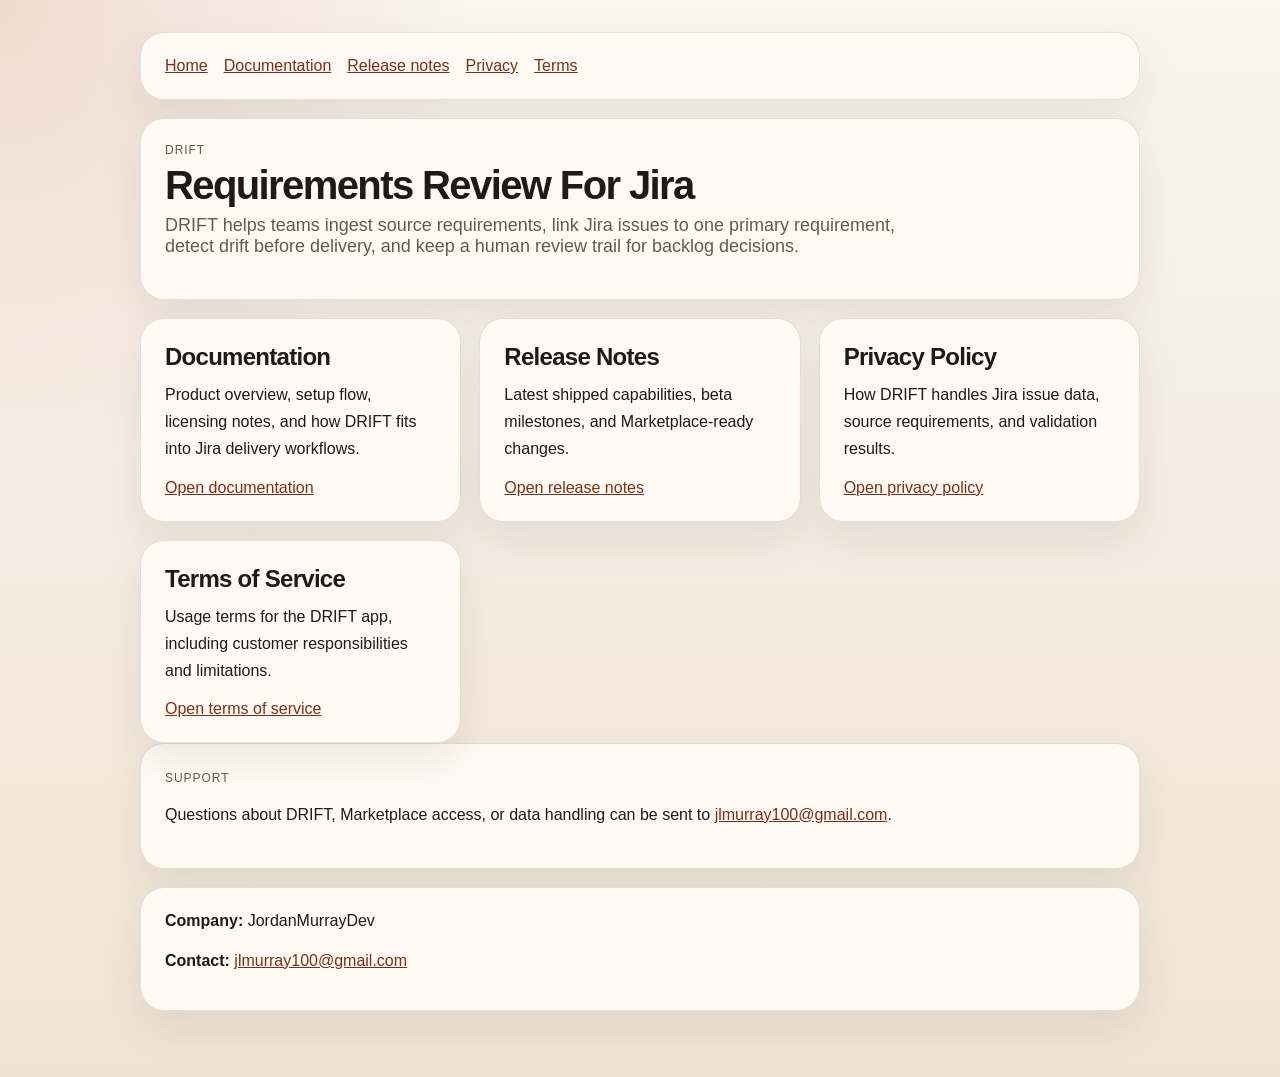
==== index.html @ c9d6f962 "Publish DRIFT public site" ====
<!doctype html>
<html lang="en">
  <head>
    <meta charset="utf-8" />
    <meta name="viewport" content="width=device-width, initial-scale=1" />
    <title>DRIFT</title>
    <link rel="stylesheet" href="./styles.css" />
  </head>
  <body>
    <main class="shell">
      <nav class="nav">
        <a href="./index.html">Home</a>
        <a href="./documentation.html">Documentation</a>
        <a href="./release-notes.html">Release notes</a>
        <a href="./privacy.html">Privacy</a>
        <a href="./terms.html">Terms</a>
      </nav>

      <section class="hero">
        <p class="eyebrow">DRIFT</p>
        <h1>Requirements Review For Jira</h1>
        <p class="lede">
          DRIFT helps teams ingest source requirements, link Jira issues to one primary requirement, detect drift
          before delivery, and keep a human review trail for backlog decisions.
        </p>
      </section>

      <section class="card-grid">
        <article class="card">
          <h2>Documentation</h2>
          <p>Product overview, setup flow, licensing notes, and how DRIFT fits into Jira delivery workflows.</p>
          <a href="./documentation.html">Open documentation</a>
        </article>

        <article class="card">
          <h2>Release Notes</h2>
          <p>Latest shipped capabilities, beta milestones, and Marketplace-ready changes.</p>
          <a href="./release-notes.html">Open release notes</a>
        </article>

        <article class="card">
          <h2>Privacy Policy</h2>
          <p>How DRIFT handles Jira issue data, source requirements, and validation results.</p>
          <a href="./privacy.html">Open privacy policy</a>
        </article>

        <article class="card">
          <h2>Terms of Service</h2>
          <p>Usage terms for the DRIFT app, including customer responsibilities and limitations.</p>
          <a href="./terms.html">Open terms of service</a>
        </article>
      </section>

      <section class="notice">
        <p class="meta">Support</p>
        <p>Questions about DRIFT, Marketplace access, or data handling can be sent to <a href="mailto:jlmurray100@gmail.com">jlmurray100@gmail.com</a>.</p>
      </section>

      <section class="footer-card">
        <p><strong>Company:</strong> JordanMurrayDev</p>
        <p><strong>Contact:</strong> <a href="mailto:jlmurray100@gmail.com">jlmurray100@gmail.com</a></p>
      </section>
    </main>
  </body>
</html>
---- styles.css ----
:root {
  color-scheme: light;
  --bg: #f5efe5;
  --panel: rgba(255, 251, 245, 0.94);
  --text: #1f1a14;
  --muted: #655a50;
  --line: rgba(70, 51, 30, 0.14);
  --accent: #b24d2f;
  --accent-deep: #7f2d17;
  --shadow: 0 18px 42px rgba(33, 24, 16, 0.08);
  font-family: "IBM Plex Sans", "Segoe UI", sans-serif;
}

* {
  box-sizing: border-box;
}

body {
  margin: 0;
  color: var(--text);
  background:
    radial-gradient(circle at top left, rgba(178, 77, 47, 0.15), transparent 28%),
    linear-gradient(180deg, #faf5ed 0%, #efe4d4 100%);
}

a {
  color: var(--accent-deep);
}

.shell {
  max-width: 1040px;
  margin: 0 auto;
  padding: 32px 20px 48px;
}

.content-shell {
  max-width: 860px;
}

.hero,
.nav,
.card,
.section-card,
.legal-card,
.footer-card,
.notice {
  border: 1px solid var(--line);
  background: var(--panel);
  border-radius: 24px;
  box-shadow: var(--shadow);
}

.hero,
.nav,
.card,
.section-card,
.legal-card,
.footer-card,
.notice {
  padding: 24px;
}

.hero,
.nav,
.footer-card,
.notice {
  margin-bottom: 18px;
}

.eyebrow,
.last-updated,
.meta {
  color: var(--muted);
  text-transform: uppercase;
  letter-spacing: 0.08em;
  font-size: 12px;
}

.eyebrow {
  margin: 0 0 8px;
}

.last-updated {
  margin: 0 0 20px;
}

h1,
h2,
h3,
p,
ul {
  margin-top: 0;
}

h1 {
  margin-bottom: 10px;
  font-size: 40px;
  line-height: 1;
  letter-spacing: -0.04em;
}

h2 {
  margin-top: 28px;
  margin-bottom: 10px;
  font-size: 24px;
  letter-spacing: -0.03em;
}

h3 {
  margin-top: 22px;
  margin-bottom: 8px;
  font-size: 18px;
}

.lede {
  max-width: 760px;
  color: var(--muted);
  font-size: 18px;
}

.nav {
  display: flex;
  gap: 16px;
  flex-wrap: wrap;
}

.grid {
  display: grid;
  grid-template-columns: repeat(auto-fit, minmax(240px, 1fr));
  gap: 18px;
}

.card p,
.section-card p,
.legal-card p,
.notice p {
  line-height: 1.7;
}

.section-card ul,
.legal-card ul,
.notice ul {
  padding-left: 20px;
  line-height: 1.7;
}

.card-grid {
  display: grid;
  grid-template-columns: repeat(auto-fit, minmax(260px, 1fr));
  gap: 18px;
}

.card h2 {
  margin-top: 0;
}

.footer-card {
  display: grid;
  gap: 6px;
}

.table-wrap {
  overflow-x: auto;
}

table {
  width: 100%;
  border-collapse: collapse;
}

th,
td {
  padding: 12px 10px;
  border-bottom: 1px solid var(--line);
  text-align: left;
}

th {
  font-size: 13px;
  color: var(--muted);
  text-transform: uppercase;
  letter-spacing: 0.08em;
}

.pill {
  display: inline-flex;
  padding: 5px 10px;
  border-radius: 999px;
  background: rgba(178, 77, 47, 0.12);
  color: var(--accent-deep);
  font-size: 12px;
  font-weight: 600;
  text-transform: uppercase;
  letter-spacing: 0.06em;
}

@media (max-width: 720px) {
  h1 {
    font-size: 32px;
  }

  .shell {
    padding: 20px 14px 32px;
  }
}
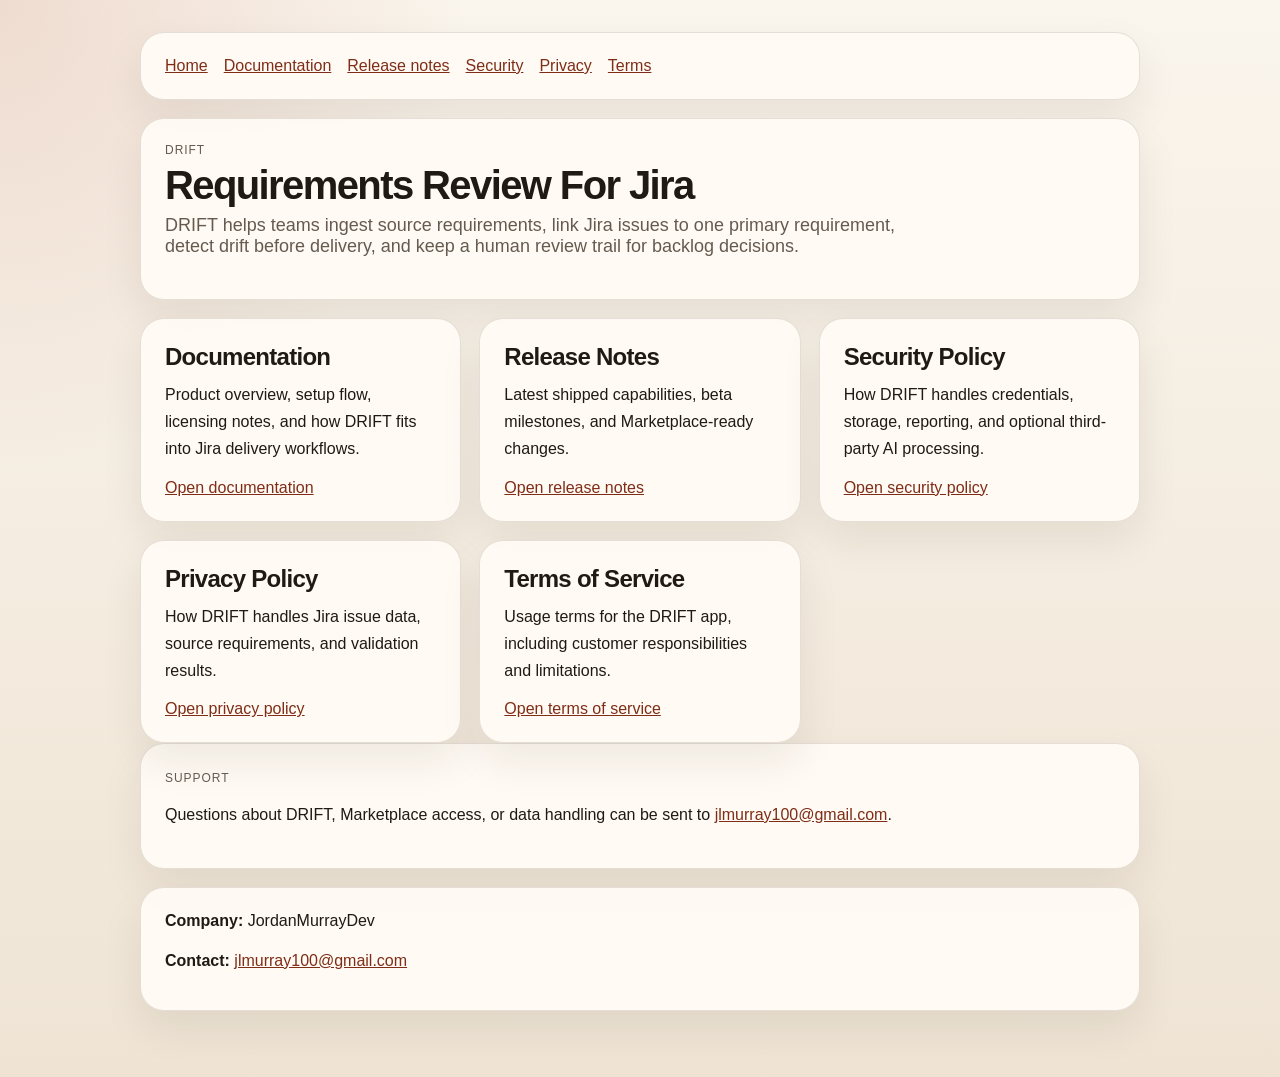
==== commit 348f9aa8: "Add public security policy page" ====
--- a/index.html
+++ b/index.html
@@ -12,6 +12,7 @@
         <a href="./index.html">Home</a>
         <a href="./documentation.html">Documentation</a>
         <a href="./release-notes.html">Release notes</a>
+        <a href="./security.html">Security</a>
         <a href="./privacy.html">Privacy</a>
         <a href="./terms.html">Terms</a>
       </nav>
@@ -39,6 +40,12 @@
         </article>
 
         <article class="card">
+          <h2>Security Policy</h2>
+          <p>How DRIFT handles credentials, storage, reporting, and optional third-party AI processing.</p>
+          <a href="./security.html">Open security policy</a>
+        </article>
+
+        <article class="card">
           <h2>Privacy Policy</h2>
           <p>How DRIFT handles Jira issue data, source requirements, and validation results.</p>
           <a href="./privacy.html">Open privacy policy</a>
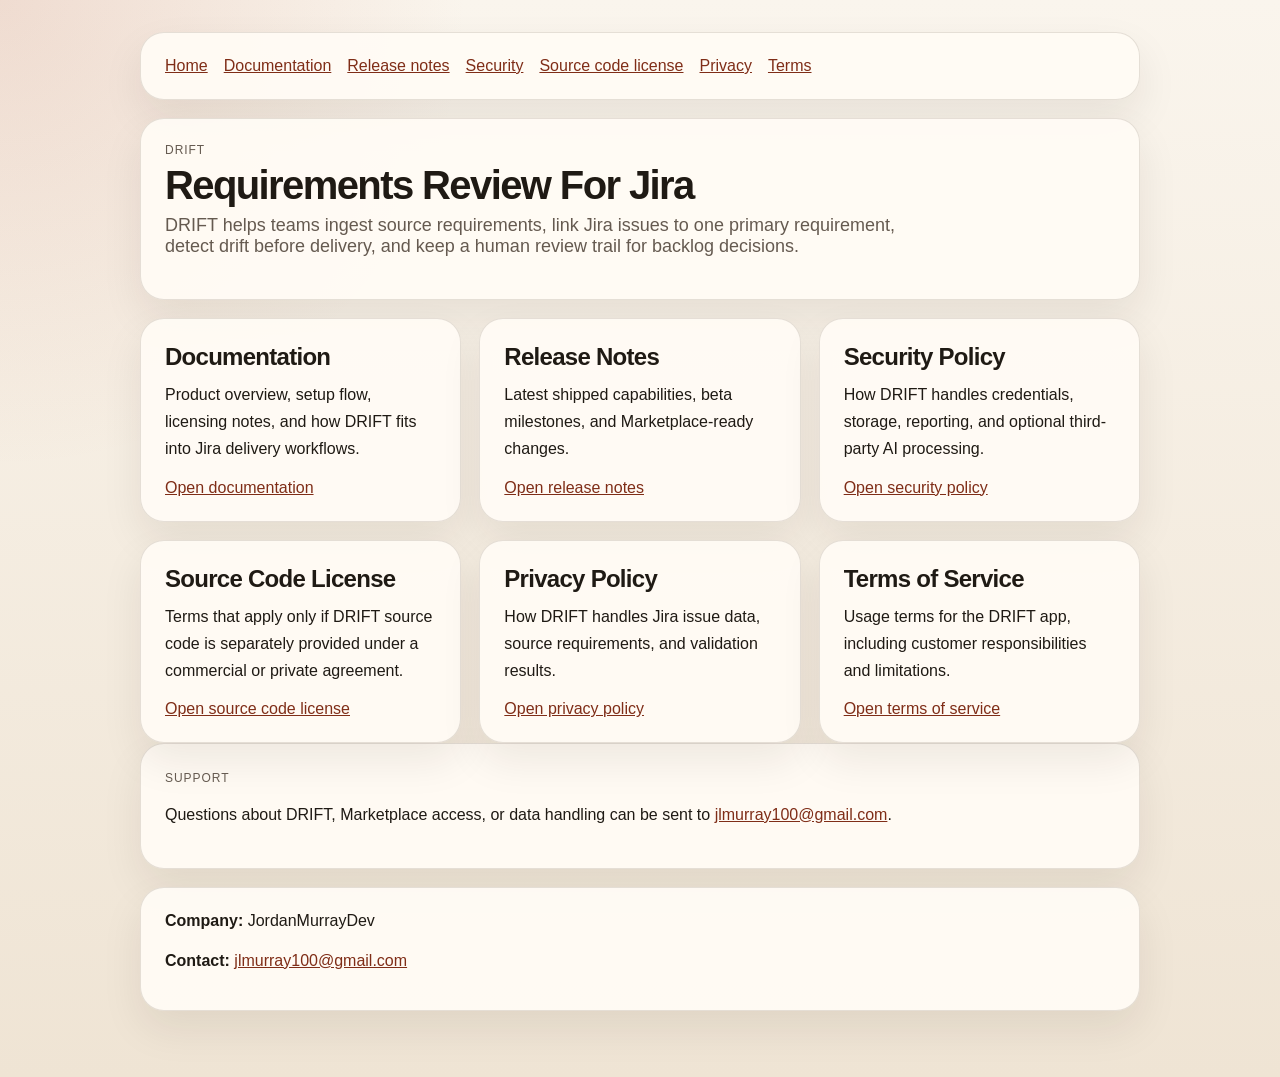
==== commit d38a83f5: "Add source code license agreement page" ====
--- a/index.html
+++ b/index.html
@@ -13,6 +13,7 @@
         <a href="./documentation.html">Documentation</a>
         <a href="./release-notes.html">Release notes</a>
         <a href="./security.html">Security</a>
+        <a href="./source-code-license-agreement/">Source code license</a>
         <a href="./privacy.html">Privacy</a>
         <a href="./terms.html">Terms</a>
       </nav>
@@ -46,6 +47,12 @@
         </article>
 
         <article class="card">
+          <h2>Source Code License</h2>
+          <p>Terms that apply only if DRIFT source code is separately provided under a commercial or private agreement.</p>
+          <a href="./source-code-license-agreement/">Open source code license</a>
+        </article>
+
+        <article class="card">
           <h2>Privacy Policy</h2>
           <p>How DRIFT handles Jira issue data, source requirements, and validation results.</p>
           <a href="./privacy.html">Open privacy policy</a>
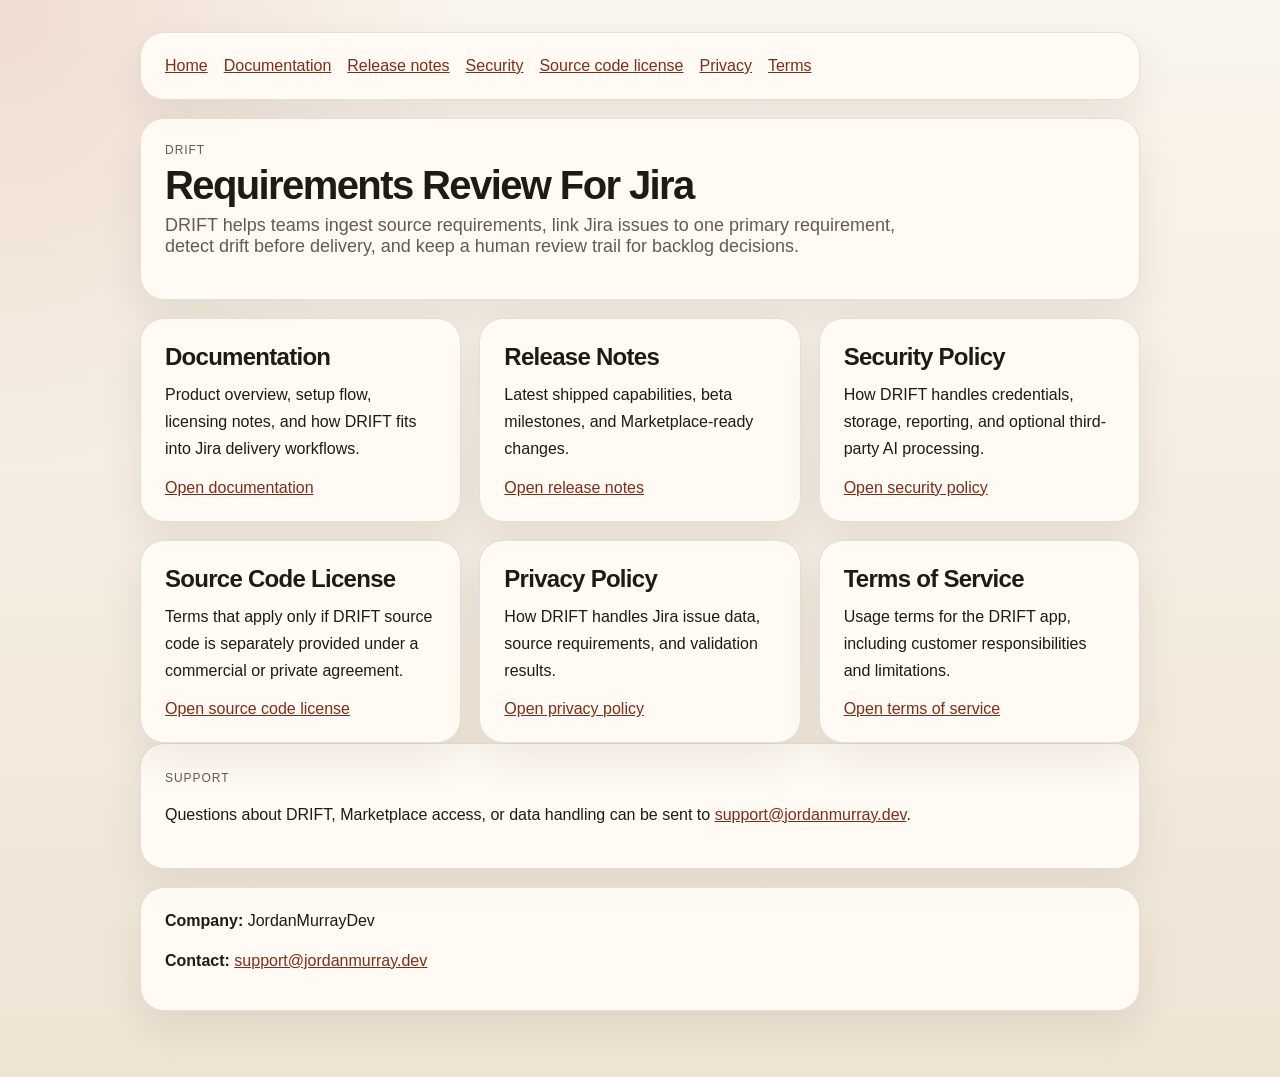
==== commit af1a7b48: "Update support email to domain address" ====
--- a/index.html
+++ b/index.html
@@ -67,12 +67,12 @@
 
       <section class="notice">
         <p class="meta">Support</p>
-        <p>Questions about DRIFT, Marketplace access, or data handling can be sent to <a href="mailto:jlmurray100@gmail.com">jlmurray100@gmail.com</a>.</p>
+        <p>Questions about DRIFT, Marketplace access, or data handling can be sent to <a href="mailto:support@jordanmurray.dev">support@jordanmurray.dev</a>.</p>
       </section>
 
       <section class="footer-card">
         <p><strong>Company:</strong> JordanMurrayDev</p>
-        <p><strong>Contact:</strong> <a href="mailto:jlmurray100@gmail.com">jlmurray100@gmail.com</a></p>
+        <p><strong>Contact:</strong> <a href="mailto:support@jordanmurray.dev">support@jordanmurray.dev</a></p>
       </section>
     </main>
   </body>
